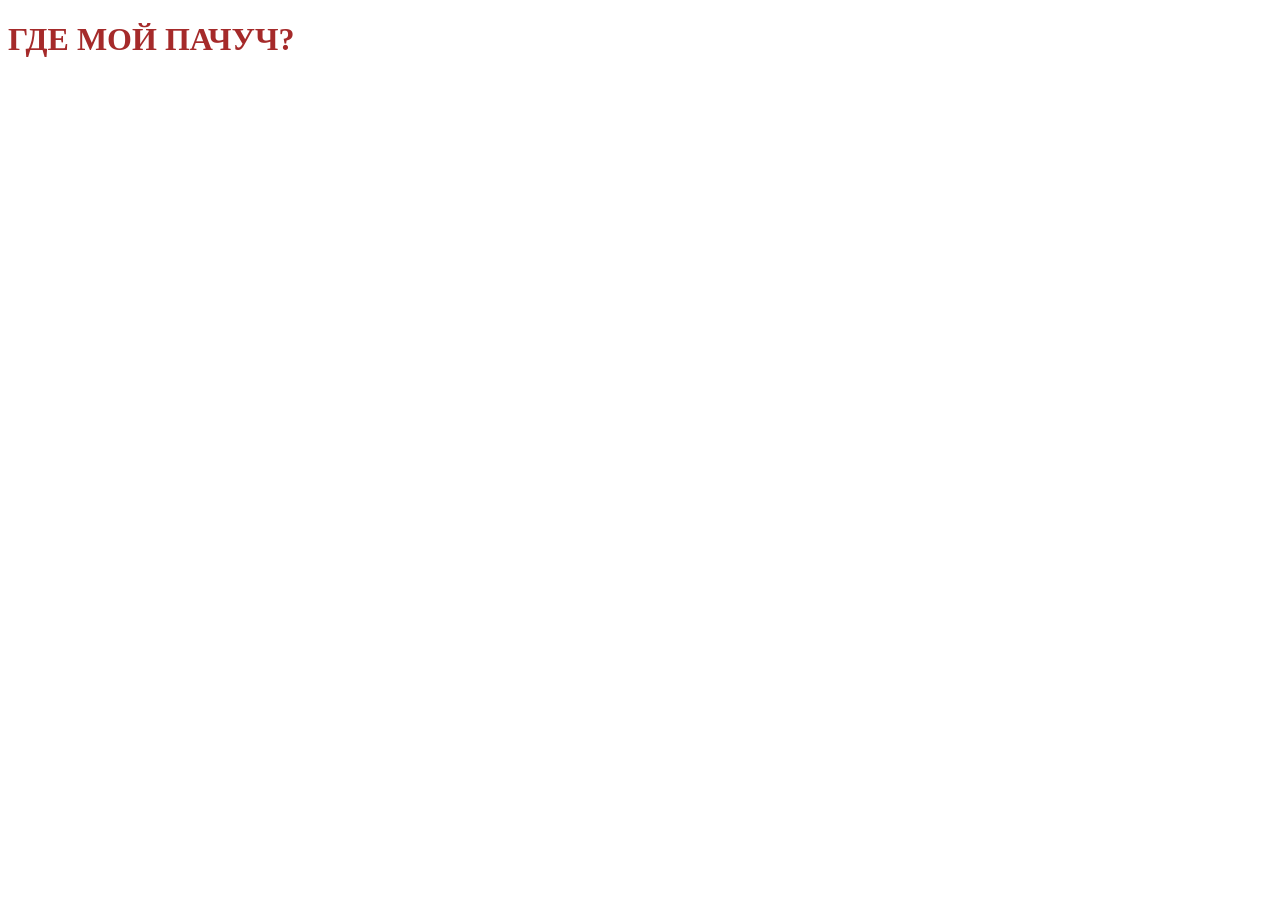
==== Граф/index.html @ 83252da2 "Add files via upload" ====
<!DOCTYPE html>
<html lang="en">
<head>
    <meta charset="UTF-8">
    <meta name="viewport" content="width=device-width, initial-scale=1.0">
    <title>Граф</title>
    <link rel="stylesheet" href="style.css">
    <script src="script.js"></script>
    
</head>
<body>
<h1>ГДЕ МОЙ ПАЧУЧ?</h1>   
<img src="file:///C:/Users/%D0%94%D0%B0%D1%80%D1%8C%D1%8F/Downloads/5664abaf-c54f-47a9-9fff-f7e62af749ae.jfif" alt="">
</body>
</html>
---- Граф/style.css ----
h1{color: brown
;
}
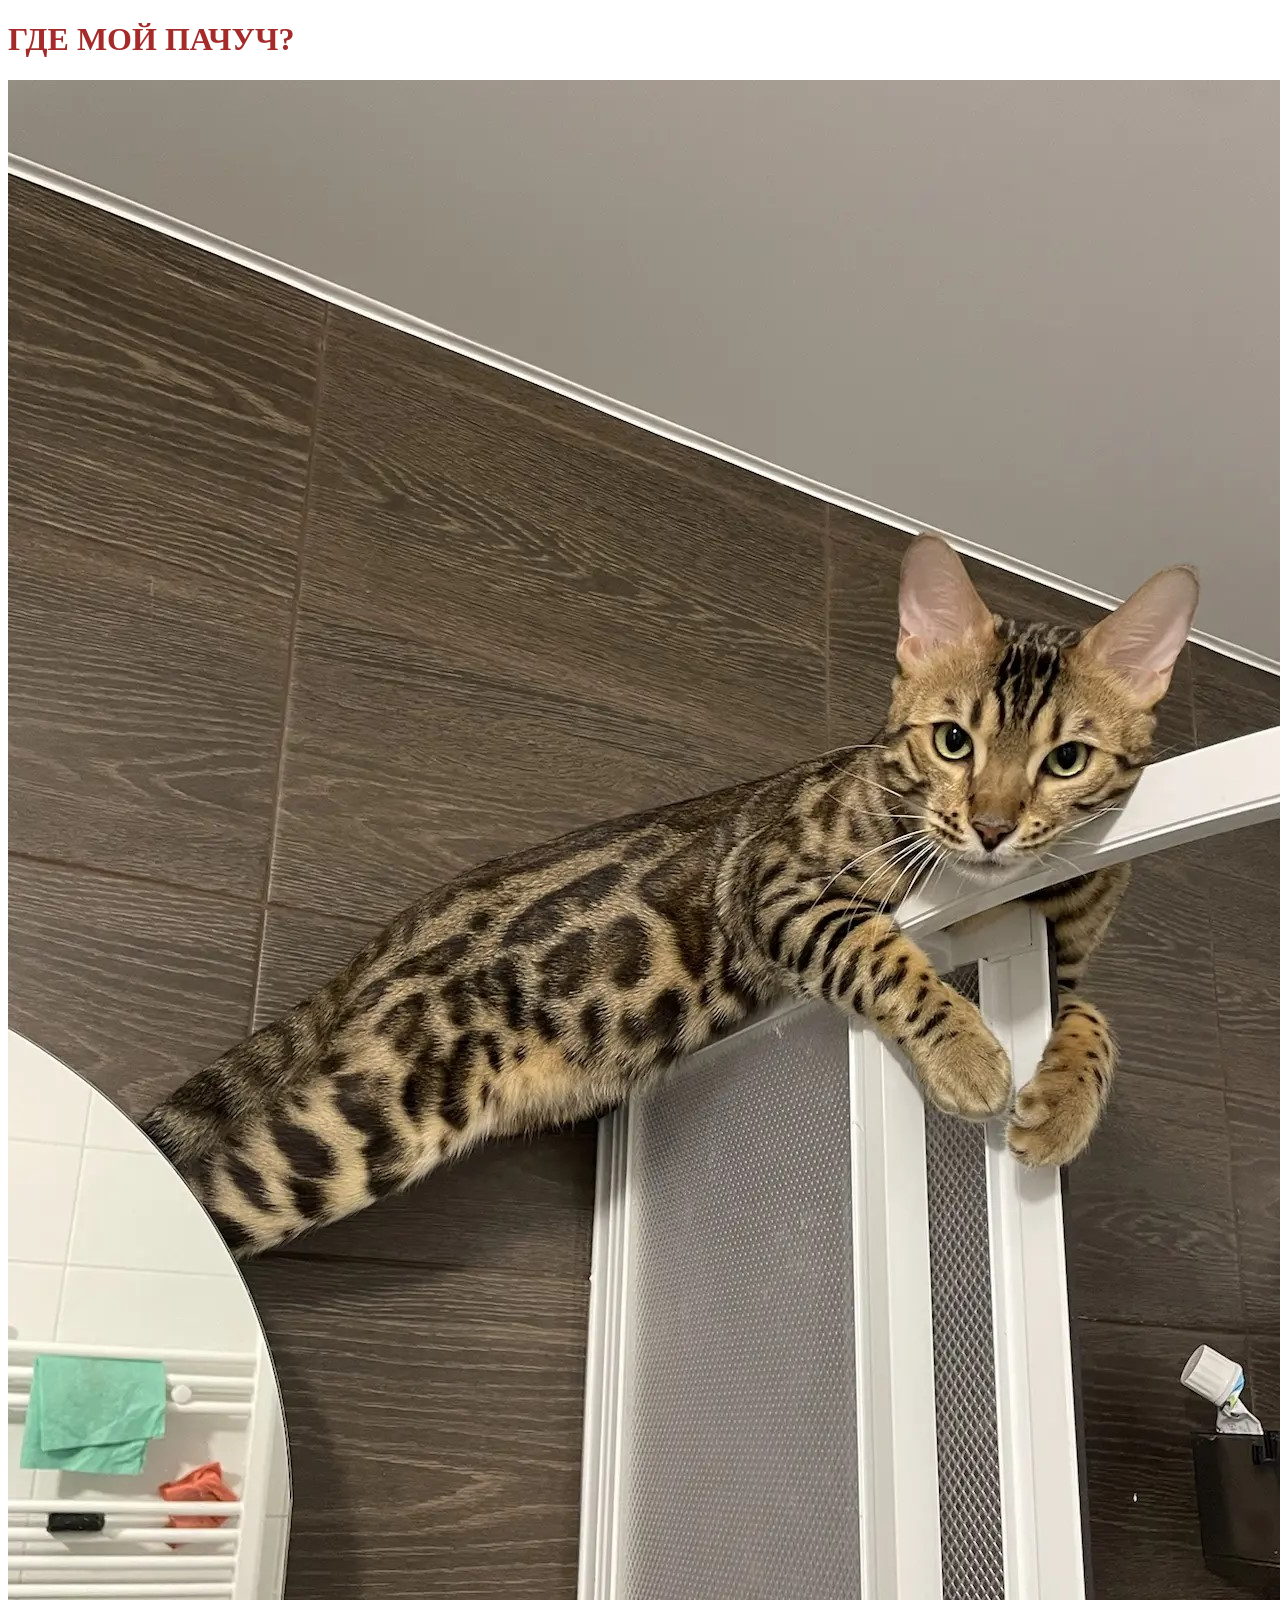
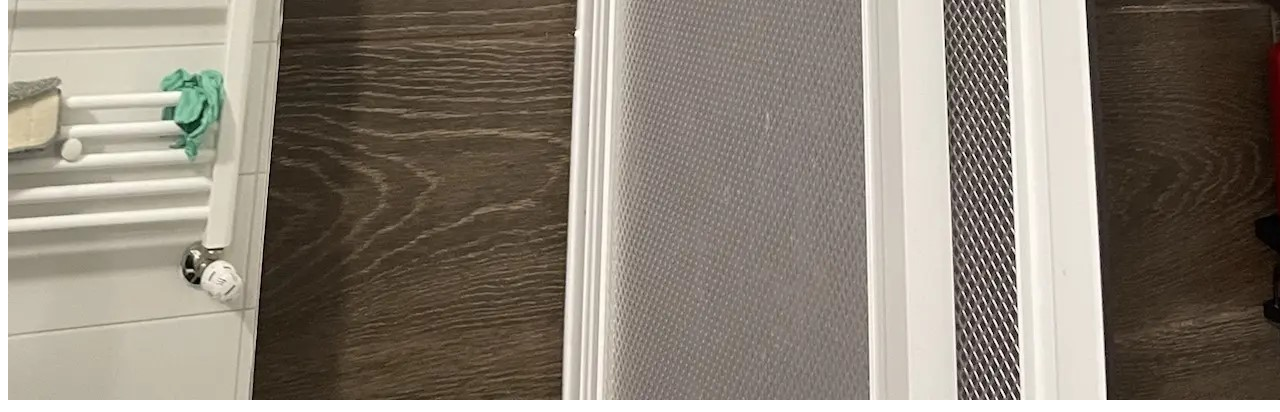
==== commit 9118645e: "Update index.html" ====
--- a/Граф/index.html
+++ b/Граф/index.html
@@ -10,6 +10,6 @@
 </head>
 <body>
 <h1>ГДЕ МОЙ ПАЧУЧ?</h1>   
-<img src="file:///C:/Users/%D0%94%D0%B0%D1%80%D1%8C%D1%8F/Downloads/5664abaf-c54f-47a9-9fff-f7e62af749ae.jfif" alt="">
+<img src="5664abaf-c54f-47a9-9fff-f7e62af749ae.jpg" alt="">
 </body>
-</html>+</html>
